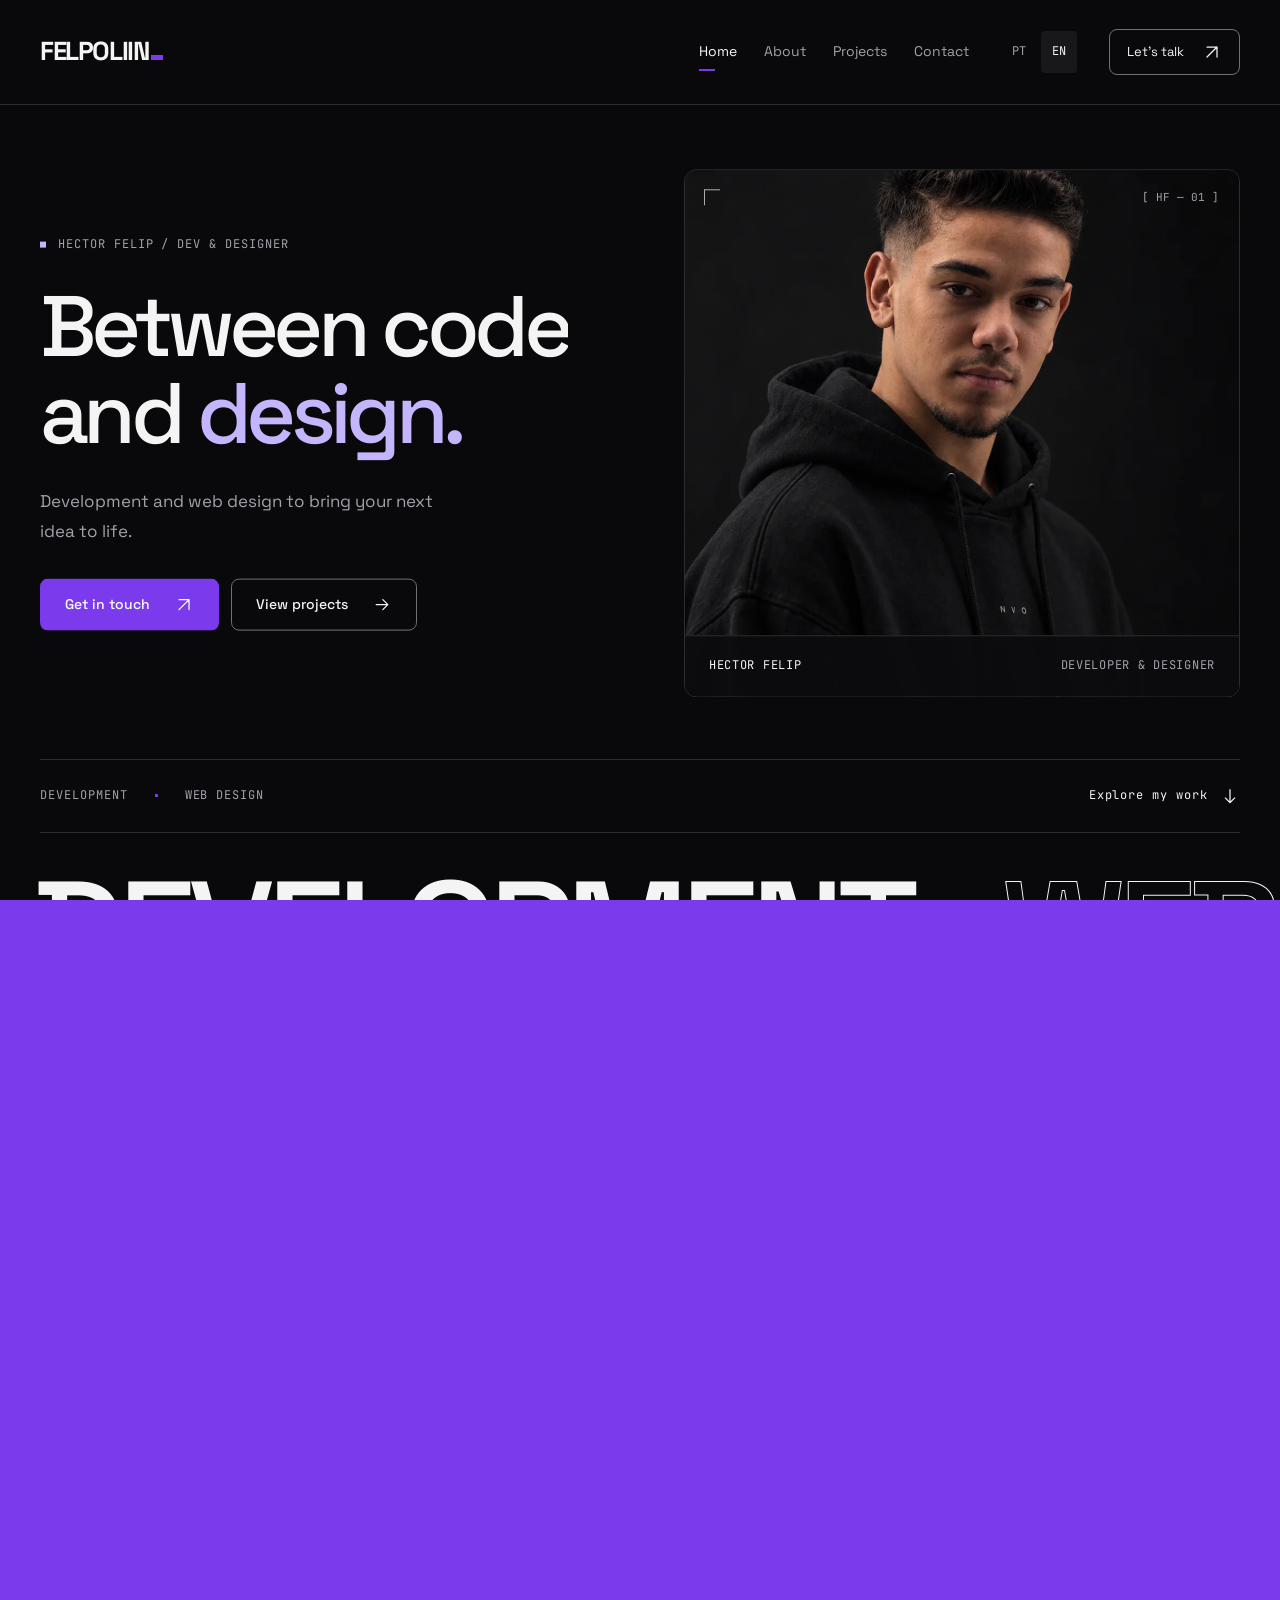
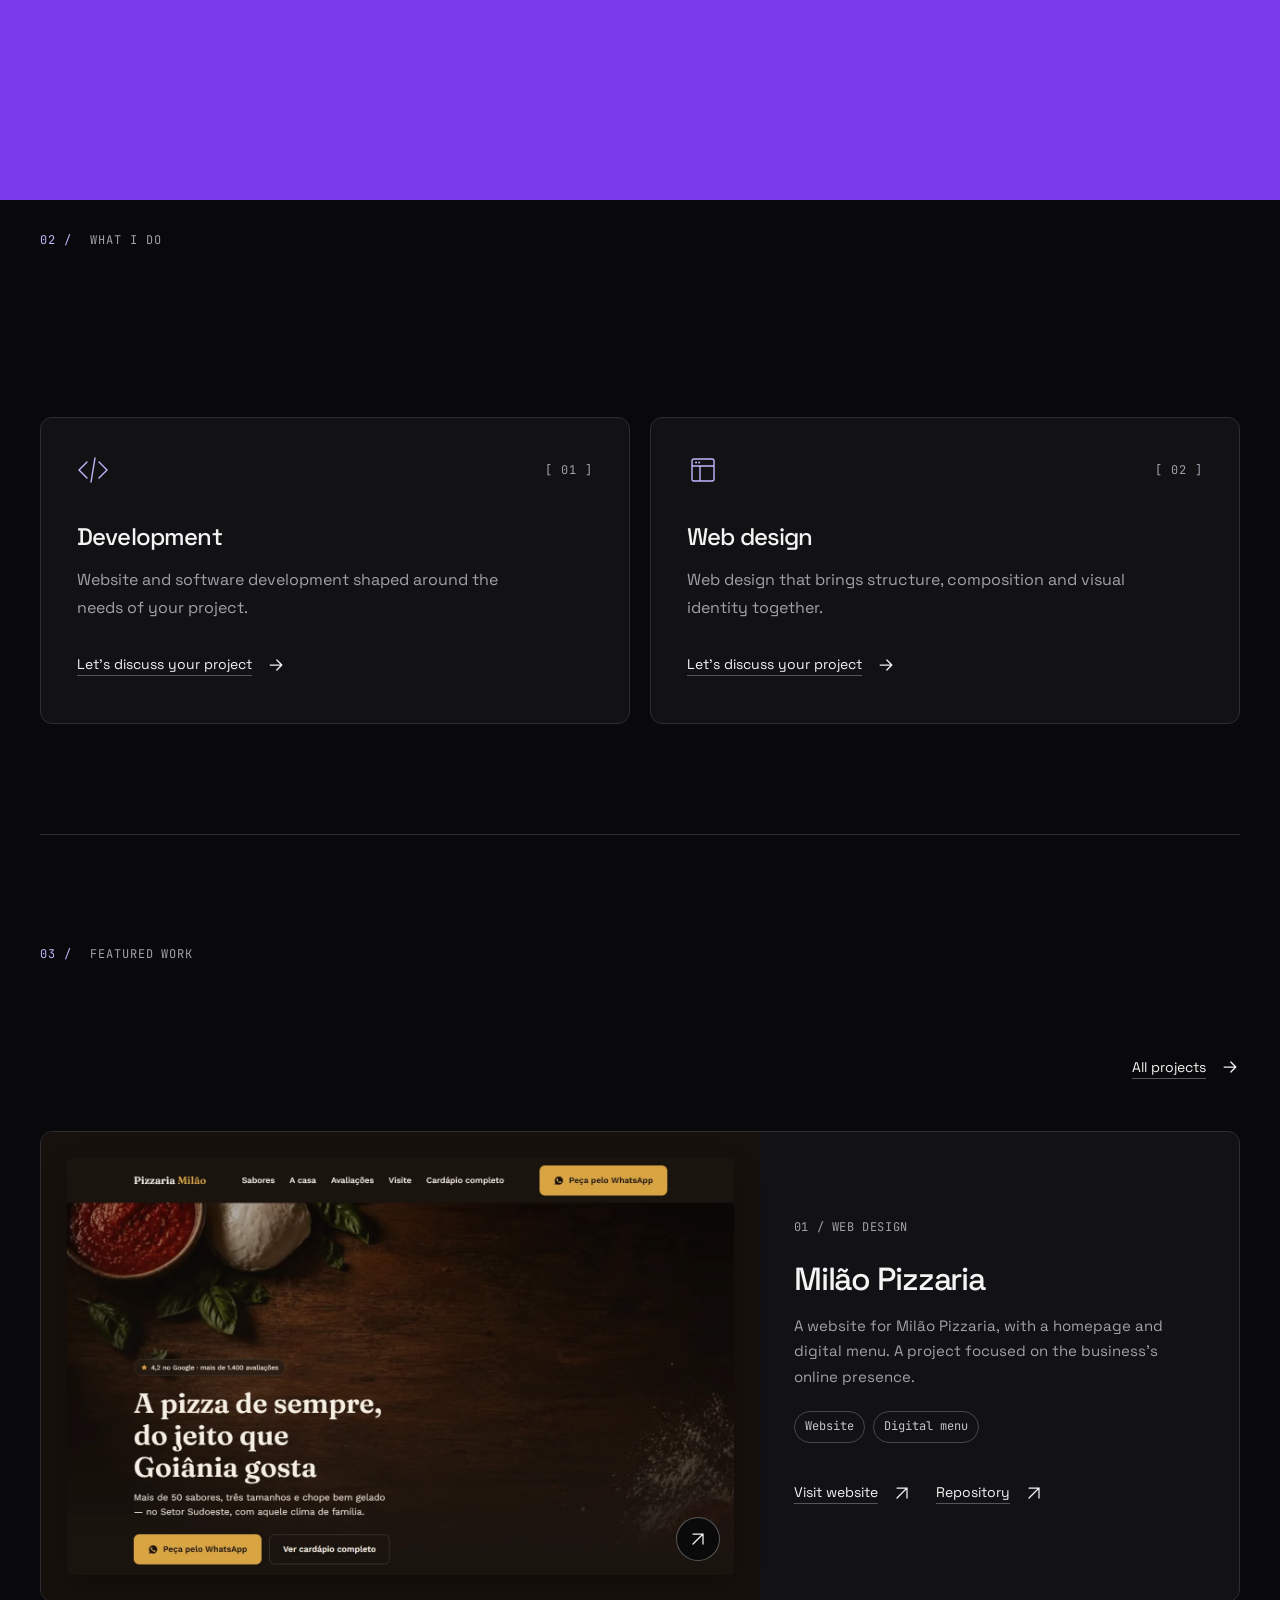
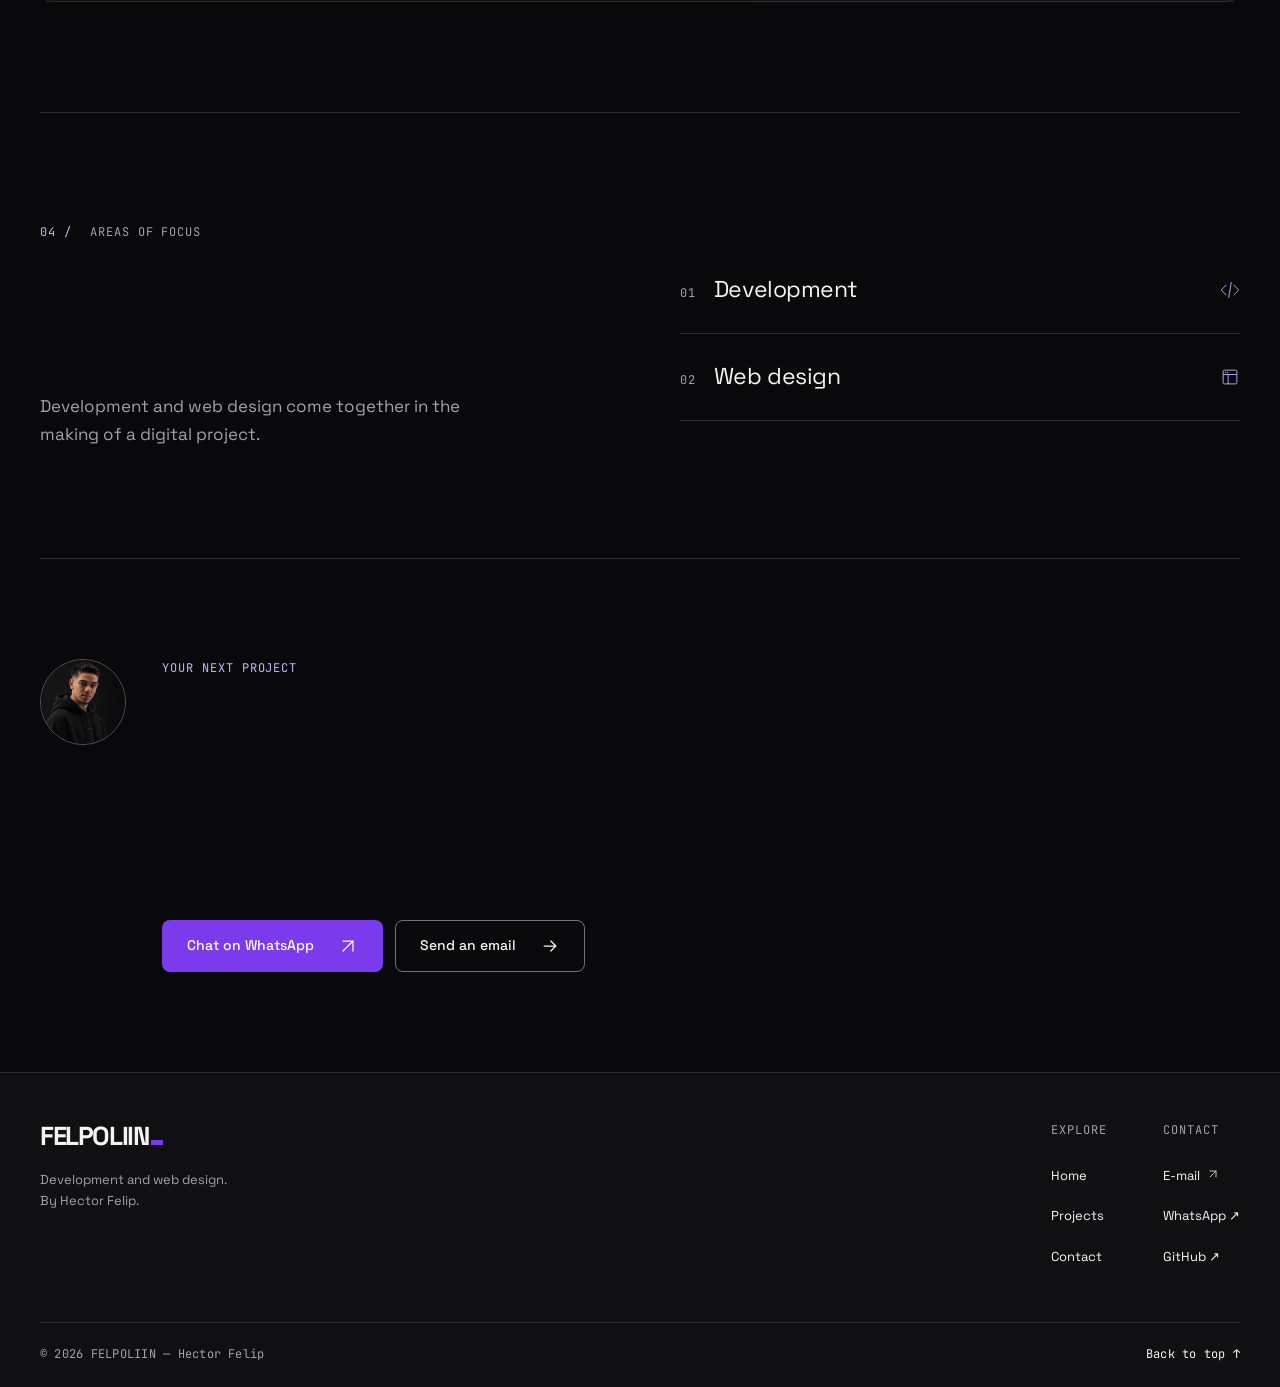
==== en/index.html @ 1b887b4b "Publica portfólio FELPOLIIN — Hector Felip" ====
<!doctype html>
<html lang="en">
<head>
<meta charset="utf-8">
<meta name="viewport" content="width=device-width, initial-scale=1">
<meta name="color-scheme" content="dark">
<script>try{if(sessionStorage.getItem('pt')&&!matchMedia('(prefers-reduced-motion:reduce)').matches){document.documentElement.classList.add('pt-arrive');sessionStorage.removeItem('pt')}}catch(e){}</script>
<meta name="theme-color" content="#09090b">
<title>FELPOLIIN — Hector Felip · Development &amp; Web Design</title>
<meta name="description" content="Hector Felip's portfolio. Development and web design, projects, and direct contact by email and WhatsApp.">
<meta property="og:title" content="FELPOLIIN — Hector Felip · Development &amp; Web Design">
<meta property="og:description" content="Hector Felip's portfolio. Development and web design, projects, and direct contact by email and WhatsApp.">
<meta property="og:type" content="website">
<link rel="alternate" hreflang="pt-BR" href="../index.html">
<link rel="icon" href="../assets/icons/favicon.svg" type="image/svg+xml">
<link rel="preload" href="../assets/fonts/space-grotesk.woff2" as="font" type="font/woff2" crossorigin>
<link rel="stylesheet" href="../assets/css/tokens.css">
<link rel="stylesheet" href="../assets/css/styles.css">
<link rel="stylesheet" href="../assets/css/motion.css">
<script src="../assets/js/main.js" defer></script>
<script src="../assets/js/vendor/gsap.min.js" defer></script>
<script src="../assets/js/vendor/ScrollTrigger.min.js" defer></script>
<script src="../assets/js/motion.js" defer></script>
<script src="../assets/js/motion2.js" defer></script>

</head>
<body>
<a class="skip" href="#main">Skip to content</a><header class="site-header" id="top"><div class="wrap header-inner"><a href="index.html" aria-label="FELPOLIIN — Home"><span class="brand">FELPOLIIN<span class="brand-mark" aria-hidden="true"></span></span></a><button class="menu-toggle" data-menu-toggle data-open="Open menu" data-close="Close menu" aria-controls="site-navigation" aria-expanded="false" aria-label="Open menu" hidden><svg viewBox="0 0 24 24" fill="none" aria-hidden="true"><path d="M4 8h16M4 16h16" stroke="currentColor" stroke-width="1.5"/></svg></button><div class="nav-group" id="site-navigation" data-navigation><nav class="nav-links" aria-label="Main navigation"><a href="index.html" aria-current="page">Home</a><a href="index.html#sobre">About</a><a href="projects.html">Projects</a><a href="contact.html">Contact</a></nav><nav class="languages" aria-label="Language"><a href="../index.html" lang="pt-BR" hreflang="pt-BR">PT</a><a href="index.html" lang="en" hreflang="en" aria-current="true">EN</a></nav><a class="header-contact" href="contact.html">Let's talk<svg viewBox="0 0 24 24" fill="none" aria-hidden="true"><path d="M6 18 18 6M6 6h12v12" stroke="currentColor" stroke-width="1.5" stroke-linecap="round" stroke-linejoin="round"/></svg></a></div></div></header>
<main id="main" tabindex="-1">
<section class="wrap hero" aria-labelledby="hero-title"><div class="hero-grid"><div class="hero-copy"><p class="eyebrow hero-eyebrow"><span class="tiny-square" aria-hidden="true"></span>HECTOR FELIP / DEV & DESIGNER</p><h1 id="hero-title">Between code<br>and <span>design.</span></h1><p class="hero-desc">Development and web design to bring your next idea to life.</p><div class="hero-actions"><a class="button button-primary" href="contact.html">Get in touch<svg viewBox="0 0 24 24" fill="none" aria-hidden="true"><path d="M6 18 18 6M6 6h12v12" stroke="currentColor" stroke-width="1.5" stroke-linecap="round" stroke-linejoin="round"/></svg></a><a class="button button-secondary" href="projects.html">View projects<svg viewBox="0 0 24 24" fill="none" aria-hidden="true"><path d="M5 12h14m-6-6 6 6-6 6" stroke="currentColor" stroke-width="1.5" stroke-linecap="round" stroke-linejoin="round"/></svg></a></div></div><figure class="hero-portrait"><picture><source media="(max-width:639px)" srcset="../imagens-site/home-hero-mobile.webp" width="640" height="800"><img src="../imagens-site/home-hero-desktop.webp" alt="Portrait of Hector Felip wearing a black hoodie" width="1120" height="1400" fetchpriority="high"></picture><span class="corner" aria-hidden="true"></span><span class="photo-number" aria-hidden="true">[ HF — 01 ]</span><figcaption class="portrait-label"><span>HECTOR FELIP</span><span>DEVELOPER & DESIGNER</span></figcaption></figure></div><div class="hero-foot"><div class="mono disciplines"><span>DEVELOPMENT</span><i aria-hidden="true"></i><span>WEB DESIGN</span></div><a class="mono scroll-cue" href="#sobre" aria-label="Explore my work">Explore my work<svg viewBox="0 0 24 24" fill="none" aria-hidden="true"><path d="M12 4v16m-6-6 6 6 6-6" stroke="currentColor" stroke-width="1.5"/></svg></a></div></section>
 <section class="wrap section" id="sobre" aria-labelledby="about-title"><div class="about-grid"><div class="about-copy"><p class="section-kicker"><span class="index">01 /</span> ABOUT</p><h2 id="about-title">Two perspectives.<br>The same care.</h2><p>I'm Hector Felip. Through FELPOLIIN, I bring development and web design together to shape digital projects.</p><p>Have an idea in mind? Let's talk about what you want to build.</p><a class="text-link" href="contact.html">Let's talk<svg viewBox="0 0 24 24" fill="none" aria-hidden="true"><path d="M5 12h14m-6-6 6 6-6 6" stroke="currentColor" stroke-width="1.5" stroke-linecap="round" stroke-linejoin="round"/></svg></a></div><figure class="about-photo"><picture><source media="(max-width:639px)" srcset="../imagens-site/home-sobre-mobile.webp" width="640" height="480"><img src="../imagens-site/home-sobre-desktop.webp" alt="Hector Felip in an editorial workspace composition" width="1200" height="900" loading="lazy" decoding="async"></picture><figcaption><span>HECTOR FELIP / FELPOLIIN</span><span>CODE + DESIGN</span></figcaption></figure></div></section>
 <section class="wrap section" id="servicos" aria-labelledby="services-title"><p class="section-kicker"><span class="index">02 /</span> WHAT I DO</p><div class="section-top"><h2 id="services-title">From an idea to<br>a digital experience.</h2></div><div class="service-grid"><article class="service-card"><div class="service-head"><span class="service-icon"><svg viewBox="0 0 32 32" fill="none" aria-hidden="true"><path d="m10 8-8 8 8 8m12-16 8 8-8 8m-4-20-4 24" stroke="currentColor" stroke-width="1.4" stroke-linecap="round"/></svg></span><span class="mono service-number">[ 01 ]</span></div><h3>Development</h3><p>Website and software development shaped around the needs of your project.</p><a class="text-link" href="contact.html">Let's discuss your project<svg viewBox="0 0 24 24" fill="none" aria-hidden="true"><path d="M5 12h14m-6-6 6 6-6 6" stroke="currentColor" stroke-width="1.5" stroke-linecap="round" stroke-linejoin="round"/></svg></a></article><article class="service-card"><div class="service-head"><span class="service-icon"><svg viewBox="0 0 32 32" fill="none" aria-hidden="true"><rect x="5" y="5" width="22" height="22" rx="2" stroke="currentColor" stroke-width="1.4"/><path d="M5 12h22M13 12v15" stroke="currentColor" stroke-width="1.4"/><path d="M9 8.5h.1m3 0h.1" stroke="currentColor" stroke-width="2" stroke-linecap="round"/></svg></span><span class="mono service-number">[ 02 ]</span></div><h3>Web design</h3><p>Web design that brings structure, composition and visual identity together.</p><a class="text-link" href="contact.html">Let's discuss your project<svg viewBox="0 0 24 24" fill="none" aria-hidden="true"><path d="M5 12h14m-6-6 6 6-6 6" stroke="currentColor" stroke-width="1.5" stroke-linecap="round" stroke-linejoin="round"/></svg></a></article></div></section>
 <section class="wrap section" id="projetos" aria-labelledby="selected-title"><p class="section-kicker"><span class="index">03 /</span> FEATURED WORK</p><div class="section-top"><h2 id="selected-title">One project.<br>Many decisions.</h2><a class="text-link" href="projects.html">All projects<svg viewBox="0 0 24 24" fill="none" aria-hidden="true"><path d="M5 12h14m-6-6 6 6-6 6" stroke="currentColor" stroke-width="1.5" stroke-linecap="round" stroke-linejoin="round"/></svg></a></div><article class="project-feature" data-category="web-design">
 <a class="project-visual" href="https://hectorfelip.github.io/" target="_blank" rel="noopener noreferrer" aria-label="Visit website — Milão Pizzaria"><picture><source media="(max-width:639px)" srcset="../imagens-site/milao-home-mobile.webp" width="390" height="720"><img src="../imagens-site/milao-home-desktop.webp" alt="Milão Pizzaria website homepage" width="1440" height="900" loading="lazy" decoding="async"></picture><span class="project-open"><svg viewBox="0 0 24 24" fill="none" aria-hidden="true"><path d="M6 18 18 6M6 6h12v12" stroke="currentColor" stroke-width="1.5" stroke-linecap="round" stroke-linejoin="round"/></svg></span></a>
 <div class="project-body"><span class="project-overline">01 / WEB DESIGN</span><h3>Milão Pizzaria</h3><p>A website for Milão Pizzaria, with a homepage and digital menu. A project focused on the business's online presence.</p><div class="pills"><span class="pill">Website</span><span class="pill">Digital menu</span></div><div class="project-links"><a class="text-link" href="https://hectorfelip.github.io/" target="_blank" rel="noopener noreferrer">Visit website<svg viewBox="0 0 24 24" fill="none" aria-hidden="true"><path d="M6 18 18 6M6 6h12v12" stroke="currentColor" stroke-width="1.5" stroke-linecap="round" stroke-linejoin="round"/></svg></a><a class="text-link" href="https://github.com/hectorfelip/hectorfelip.github.io" target="_blank" rel="noopener noreferrer">Repository<svg viewBox="0 0 24 24" fill="none" aria-hidden="true"><path d="M6 18 18 6M6 6h12v12" stroke="currentColor" stroke-width="1.5" stroke-linecap="round" stroke-linejoin="round"/></svg></a></div></div></article></section>
 <section class="wrap section" aria-labelledby="skills-title"><p class="section-kicker"><span class="index">04 /</span> AREAS OF FOCUS</p><div class="skills-layout"><div><h2 id="skills-title">How it works.<br>What it communicates.</h2><p>Development and web design come together in the making of a digital project.</p></div><div><div class="skill-row"><div><span class="index">01</span><strong>Development</strong></div><svg viewBox="0 0 32 32" fill="none" aria-hidden="true"><path d="m10 8-8 8 8 8m12-16 8 8-8 8m-4-20-4 24" stroke="currentColor" stroke-width="1.4" stroke-linecap="round"/></svg></div><div class="skill-row"><div><span class="index">02</span><strong>Web design</strong></div><svg viewBox="0 0 32 32" fill="none" aria-hidden="true"><rect x="5" y="5" width="22" height="22" rx="2" stroke="currentColor" stroke-width="1.4"/><path d="M5 12h22M13 12v15" stroke="currentColor" stroke-width="1.4"/><path d="M9 8.5h.1m3 0h.1" stroke="currentColor" stroke-width="2" stroke-linecap="round"/></svg></div></div></div></section><section class="wrap contact-banner" aria-labelledby="cta-title"><img src="../imagens-site/hector-avatar-contato.webp" alt="" width="256" height="320" loading="lazy" decoding="async" class="avatar"><div><p class="eyebrow">YOUR NEXT PROJECT</p><h2 id="cta-title">Have an idea?<br>Let's build it.</h2><div class="contact-actions"><a class="button button-primary" href="https://wa.me/5562999520746" target="_blank" rel="noopener noreferrer">Chat on WhatsApp<svg viewBox="0 0 24 24" fill="none" aria-hidden="true"><path d="M6 18 18 6M6 6h12v12" stroke="currentColor" stroke-width="1.5" stroke-linecap="round" stroke-linejoin="round"/></svg></a><a class="button button-secondary" href="mailto:felpollin.dev@gmail.com">Send an email<svg viewBox="0 0 24 24" fill="none" aria-hidden="true"><path d="M5 12h14m-6-6 6 6-6 6" stroke="currentColor" stroke-width="1.5" stroke-linecap="round" stroke-linejoin="round"/></svg></a></div></div></section>
</main>
<footer class="site-footer"><div class="wrap footer-main"><div class="footer-brand"><a href="index.html" aria-label="FELPOLIIN — Home"><span class="brand">FELPOLIIN<span class="brand-mark" aria-hidden="true"></span></span></a><p>Development and web design.<br>By Hector Felip.</p></div><div class="footer-nav"><nav class="footer-nav-group" aria-label="EXPLORE"><span class="eyebrow">EXPLORE</span><a href="index.html">Home</a><a href="projects.html">Projects</a><a href="contact.html">Contact</a></nav><div class="footer-nav-group"><span class="eyebrow">CONTACT</span><a href="mailto:felpollin.dev@gmail.com">E-mail <svg style="display:inline-block;width:12px;height:12px;margin-left:4px" viewBox="0 0 24 24" fill="none" aria-hidden="true"><path d="M6 18 18 6M6 6h12v12" stroke="currentColor" stroke-width="1.5" stroke-linecap="round" stroke-linejoin="round"/></svg></a><a href="https://wa.me/5562999520746" target="_blank" rel="noopener noreferrer">WhatsApp ↗</a><a href="https://github.com/hectorfelip" target="_blank" rel="noopener noreferrer">GitHub ↗</a></div></div></div><div class="wrap footer-bottom"><span>© 2026 FELPOLIIN — Hector Felip</span><a href="#top">Back to top ↑</a></div></footer>
</body>
</html>
---- assets/css/tokens.css ----
@font-face{font-family:'Space Grotesk';src:url('../fonts/space-grotesk.woff2') format('woff2');font-weight:400 700;font-style:normal;font-display:swap}
@font-face{font-family:'JetBrains Mono';src:url('../fonts/jetbrains-mono.woff2') format('woff2');font-weight:400 500;font-style:normal;font-display:swap}
:root{color-scheme:dark;--bg:#09090b;--surface:#121215;--surface-2:#18181b;--text:#f4f4f5;--muted:#a1a1aa;--line:#2c2c33;--purple:#7c3aed;--purple-hover:#6d28d9;--accent:#c4b5fd;--sans:'Space Grotesk',Arial,sans-serif;--mono:'JetBrains Mono',monospace;--width:1200px;--radius:8px;--gutter:40px}
---- assets/css/styles.css ----
*{box-sizing:border-box}html{scroll-behavior:smooth;scroll-padding-top:24px}body{margin:0;background:var(--bg);color:var(--text);font-family:var(--sans);font-size:17px;line-height:1.65;-webkit-font-smoothing:antialiased}button,a{-webkit-tap-highlight-color:transparent}a{color:inherit;text-decoration:none}button{font:inherit}img{display:block;max-width:100%;height:auto}svg{display:block;width:20px;height:20px;flex-shrink:0}button{cursor:pointer}::selection{background:#7c3aed;color:#fff}:focus-visible{outline:2px solid var(--accent);outline-offset:6px}a,button{touch-action:manipulation}button:disabled{cursor:default}[hidden]{display:none!important}.wrap{width:min(var(--width),calc(100% - var(--gutter)*2));margin-inline:auto}.mono,.eyebrow,.index,.pill,.section-kicker{font-family:var(--mono);font-size:12px;font-weight:400;letter-spacing:.08em}.eyebrow,.section-kicker{text-transform:uppercase}.muted{color:var(--muted)}.accent{color:var(--accent)}.sr-only{position:absolute;width:1px;height:1px;padding:0;margin:-1px;overflow:hidden;clip:rect(0,0,0,0);white-space:nowrap;border:0}.skip{position:absolute;left:20px;top:-90px;z-index:100;background:var(--text);color:var(--bg);padding:12px 20px;border-radius:4px}.skip:focus{top:12px}h1,h2,h3,p{margin:0}h1,h2,h3{line-height:1.08;font-weight:500;letter-spacing:-.05em}p+p{margin-top:18px}h2{font-size:clamp(32px,3.5vw,48px)}h3{font-size:24px;letter-spacing:-.035em}.site-header{border-bottom:1px solid var(--line)}.header-inner{min-height:104px;display:flex;align-items:center;gap:36px}.brand{font-size:26px;font-weight:700;letter-spacing:-1.4px;display:inline-flex;align-items:baseline;white-space:nowrap;line-height:1.2}.brand-mark{width:12px;height:5px;background:var(--purple);margin-left:3px}.nav-group{display:flex;align-items:center;justify-content:flex-end;gap:32px;flex:1}.nav-links{display:flex;gap:27px;align-items:center}.nav-links>a{font-size:14px;color:var(--muted);padding:12px 0;position:relative}.nav-links>a:hover,.nav-links>a[aria-current=page]{color:var(--text)}.nav-links>a[aria-current=page]:after{content:'';position:absolute;bottom:5px;left:0;width:16px;height:2px;background:var(--purple)}.languages{display:flex;align-items:center;gap:4px;font-family:var(--mono);font-size:11px}.languages a{padding:11px 9px;min-width:36px;text-align:center;color:var(--muted)}.languages a[aria-current=true]{color:var(--text);background:var(--surface-2);border-radius:4px}.languages a:hover{color:var(--accent)}.header-contact{display:inline-flex;align-items:center;gap:18px;border:1px solid #51515c;padding:11px 17px;border-radius:var(--radius);font-size:13px;white-space:nowrap}.header-contact:hover{border-color:var(--accent);background:var(--surface-2)}.menu-toggle{background:transparent;border:1px solid #51515c;color:var(--text);padding:11px;min-width:44px;min-height:44px;border-radius:var(--radius);margin-left:auto}.button{display:inline-flex;align-items:center;justify-content:center;gap:24px;min-height:52px;padding:13px 24px;border:1px solid transparent;border-radius:var(--radius);font-size:14px;font-weight:500;line-height:1.4;transition:background-color .2s,border-color .2s,color .2s}.button-primary{background:var(--purple);color:#fff}.button-primary:hover{background:var(--purple-hover)}.button-secondary{border-color:#55555f;background:transparent;color:var(--text)}.button-secondary:hover{border-color:var(--accent);background:var(--surface-2)}.button-small{min-height:44px;padding:11px 18px}.text-link{display:inline-flex;align-items:center;gap:14px;font-size:14px;min-height:44px;text-decoration:underline;text-underline-offset:6px;text-decoration-color:#55555f}.text-link:hover{color:var(--accent);text-decoration-color:var(--accent)}.hero{position:relative;padding-top:64px}.hero-grid{display:grid;grid-template-columns:1.1fr 1fr;gap:32px;align-items:center;padding-bottom:62px}.hero-copy{padding-block:32px}.hero-eyebrow{display:flex;align-items:center;gap:12px;color:var(--muted);margin-bottom:30px}.tiny-square{width:6px;height:6px;background:var(--accent);display:inline-block}.hero h1{font-size:clamp(56px,6.7vw,92px);line-height:1.01;letter-spacing:-.065em;margin-bottom:30px;position:relative;z-index:2}.hero h1 span{color:var(--accent)}.hero-desc{max-width:420px;color:var(--muted);font-size:17px;line-height:1.75}.hero-actions{display:flex;flex-wrap:wrap;gap:12px;margin-top:32px}.hero-portrait{position:relative;margin:0;border:1px solid var(--line);border-radius:12px;overflow:hidden;background:#0c0c0e}.hero-portrait picture{display:block}.hero-portrait img{width:100%;height:526px;object-fit:cover;object-position:50% 28%}.portrait-label{position:absolute;bottom:0;left:0;right:0;display:flex;justify-content:space-between;align-items:center;padding:20px 24px;background:#0c0c0eee;border-top:1px solid var(--line);font-family:var(--mono);font-size:11px;letter-spacing:.06em}.portrait-label span:last-child{color:var(--muted)}.corner{position:absolute;top:19px;left:19px;width:16px;height:16px;border-top:1px solid #aaa;border-left:1px solid #aaa;pointer-events:none}.photo-number{position:absolute;right:20px;top:18px;color:var(--muted);font-family:var(--mono);font-size:11px}.hero-foot{border-top:1px solid var(--line);border-bottom:1px solid var(--line);display:flex;align-items:center;justify-content:space-between;gap:20px;padding:22px 0;color:var(--muted)}.hero-foot .disciplines{display:flex;gap:27px;align-items:center}.disciplines i{width:3px;height:3px;background:var(--purple)}.scroll-cue{display:inline-flex;align-items:center;gap:12px;color:var(--text);min-height:28px}.section{padding-block:110px;border-bottom:1px solid var(--line)}.section-kicker{color:var(--muted);display:flex;gap:18px;align-items:center;margin-bottom:28px}.section-kicker .index{color:var(--accent)}.section-top{display:flex;justify-content:space-between;align-items:flex-end;gap:32px;margin-bottom:42px}.section-top h2{max-width:650px}.about-grid{display:grid;grid-template-columns:1fr 1.05fr;gap:72px;align-items:center}.about-copy h2{margin-bottom:28px}.about-copy p{color:var(--muted);max-width:475px}.about-copy .text-link{margin-top:22px;color:var(--text)}.about-photo{margin:0;min-width:0}.about-photo img{width:100%;aspect-ratio:4/3;object-fit:cover;border-radius:12px;border:1px solid var(--line)}.about-photo figcaption{margin-top:16px;color:var(--muted);font-family:var(--mono);font-size:10px;letter-spacing:.05em;display:flex;justify-content:space-between}.service-grid{display:grid;grid-template-columns:repeat(2,minmax(0,1fr));gap:20px}.service-card{border:1px solid var(--line);border-radius:12px;padding:36px;background:var(--surface);transition:border-color .2s}.service-card:hover{border-color:#5b497e}.service-head{display:flex;justify-content:space-between;align-items:center;margin-bottom:38px}.service-icon{color:var(--accent)}.service-icon svg{width:32px;height:32px}.service-number{color:var(--muted)}.service-card h3{margin-bottom:16px}.service-card p{color:var(--muted);max-width:440px;font-size:16px;line-height:1.7}.service-card .text-link{margin-top:22px}.project-feature{display:grid;grid-template-columns:1.5fr 1fr;gap:0;border:1px solid var(--line);border-radius:12px;overflow:hidden;background:var(--surface)}.project-visual{background:#17110d;padding:26px;display:block;position:relative;min-width:0}.project-visual img{width:100%;aspect-ratio:16/10;object-fit:cover;object-position:top;border-radius:5px;box-shadow:0 12px 28px #0004}.project-visual:hover .project-open{background:var(--purple)}.project-open{position:absolute;bottom:40px;right:40px;display:flex;align-items:center;justify-content:center;background:#09090be6;border:1px solid #ffffff50;border-radius:50%;width:44px;height:44px;transition:background .2s}.project-body{padding:34px;display:flex;flex-direction:column;align-items:flex-start;justify-content:center}.project-overline{font-family:var(--mono);font-size:11px;letter-spacing:.05em;color:var(--muted);margin-bottom:24px}.project-body h3{font-size:32px;margin-bottom:16px}.project-body p{font-size:15px;color:var(--muted);line-height:1.7}.pills{display:flex;flex-wrap:wrap;gap:8px;margin-top:22px}.pill{padding:5px 10px;border:1px solid #46464f;border-radius:30px;color:#c6c6ce;font-size:10px;letter-spacing:0}.project-links{display:flex;gap:24px;flex-wrap:wrap;margin-top:28px}.skills-layout{display:grid;grid-template-columns:1fr 1fr;gap:80px;align-items:start}.skills-layout p{color:var(--muted);max-width:470px;margin-top:24px}.skill-row{display:flex;align-items:center;justify-content:space-between;gap:20px;padding:24px 0;border-bottom:1px solid var(--line)}.skill-row:first-child{padding-top:0}.skill-row .index{color:var(--muted);margin-right:18px}.skill-row strong{font-size:23px;font-weight:400;letter-spacing:-.02em}.skill-row svg{color:var(--accent)}.contact-banner{padding-block:100px;display:grid;grid-template-columns:auto 1fr;gap:36px;align-items:start}.avatar{width:86px;height:86px;object-fit:cover;object-position:center 15%;border-radius:50%;border:1px solid #55515e}.contact-banner h2{font-size:clamp(36px,4.6vw,60px);max-width:750px}.contact-banner .eyebrow{color:var(--accent);margin-bottom:20px}.contact-actions{display:flex;flex-wrap:wrap;gap:12px;margin-top:32px}.site-footer{background:#101013;border-top:1px solid var(--line)}.footer-main{display:flex;justify-content:space-between;gap:48px;padding-block:48px}.footer-brand p{color:var(--muted);font-size:13px;max-width:260px;margin-top:16px}.footer-nav{display:flex;gap:56px}.footer-nav-group{display:flex;flex-direction:column;align-items:flex-start;gap:5px}.footer-nav-group .eyebrow{color:var(--muted);font-size:10px;margin-bottom:12px}.footer-nav-group a{font-size:13px;padding:7px 0;min-height:34px}.footer-nav-group a:hover{color:var(--accent);text-decoration:underline;text-underline-offset:4px}.footer-bottom{border-top:1px solid var(--line);padding-block:22px;display:flex;justify-content:space-between;gap:20px;color:var(--muted);font-family:var(--mono);font-size:10px;letter-spacing:.02em}.footer-bottom a{color:var(--text)}.page-intro{padding-top:88px;padding-bottom:48px}.page-intro .eyebrow{color:var(--accent);margin-bottom:24px}.page-intro h1{font-size:clamp(48px,6vw,80px);line-height:1.06;max-width:900px}.page-intro h1 span{color:var(--accent)}.page-intro p{color:var(--muted);max-width:620px;margin-top:26px}.project-listing{padding-bottom:80px;border-bottom:1px solid var(--line)}.filter-bar{display:flex;justify-content:space-between;align-items:center;gap:24px;padding-bottom:30px;margin-bottom:12px}.filters{display:flex;flex-wrap:wrap;gap:8px}.filter{min-height:44px;color:var(--muted);border:1px solid var(--line);border-radius:6px;background:transparent;padding:9px 18px;font-size:13px;transition:all .18s}.filter:hover{border-color:#6b637c;color:var(--text)}.filter[aria-pressed=true]{border-color:var(--purple);background:#24143e;color:var(--text)}.results-count{font-size:11px;color:var(--muted);font-family:var(--mono);flex-shrink:0}.empty-state{border:1px solid var(--line);border-radius:12px;padding:64px 24px;text-align:center;background:var(--surface)}.empty-state p{color:var(--muted);margin-block:18px 24px}.contact-page{padding-bottom:100px}.contact-intro{display:grid;grid-template-columns:1fr auto;gap:32px;align-items:center}.contact-intro .avatar{width:120px;height:120px}.contact-options{display:grid;grid-template-columns:1fr 1fr;gap:20px;margin-top:14px}.contact-option{border:1px solid var(--line);border-radius:12px;background:var(--surface);padding:34px;min-width:0}.contact-option-top{display:flex;justify-content:space-between;align-items:center;margin-bottom:36px}.contact-option-top>.mono{color:var(--muted)}.contact-option-top svg{color:var(--accent);width:26px;height:26px}.contact-option h2{font-size:29px;letter-spacing:-.03em;margin-bottom:14px}.contact-address{font-size:clamp(16px,1.65vw,23px);overflow-wrap:anywhere;color:var(--muted)}.contact-address:hover{color:var(--accent)}.contact-option>.button{margin-top:30px}.contact-note{display:flex;align-items:center;gap:16px;border-top:1px solid var(--line);margin-top:40px;padding-top:28px;color:var(--muted);font-size:14px}.contact-note span{color:var(--accent)}
@media(min-width:1441px){.hero{padding-top:80px}.hero-grid{gap:64px}.hero-portrait img{height:560px}}
@media(max-width:1100px){.header-inner{gap:20px}.nav-group{gap:20px}.nav-links{gap:20px}.header-contact{display:none}.hero h1{font-size:72px}.hero-grid{gap:20px}.about-grid{gap:40px}.project-body{padding:26px}.project-visual{padding:20px}.skills-layout{gap:40px}}
@media(max-width:800px){:root{--gutter:24px}.header-inner{min-height:84px;flex-wrap:wrap;gap:16px;padding-block:18px}.brand{font-size:24px}.nav-group{flex:1 0 100%;justify-content:space-between;gap:16px;padding-top:12px;border-top:1px solid var(--line)}.nav-links{gap:22px;flex-wrap:wrap}.nav-links>a{font-size:13px}.hero{padding-top:40px}.hero-grid{grid-template-columns:1fr 1fr;gap:20px;align-items:center}.hero h1{font-size:54px}.hero-eyebrow{font-size:10px;letter-spacing:.03em;margin-bottom:24px}.hero-desc{font-size:15px}.hero-portrait img{height:430px}.hero-actions{gap:10px}.hero-actions .button{padding:12px 16px;gap:14px;font-size:13px}.portrait-label{padding:16px;font-size:9px}.section{padding-block:76px}.about-grid{gap:32px}.about-copy p{font-size:15px}.service-card{padding:28px}.project-feature{grid-template-columns:1fr}.project-body{padding:30px}.project-body h3{font-size:30px}.project-overline{margin-bottom:16px}.project-visual{padding:28px}.project-links{margin-top:20px}.skills-layout{gap:32px}.skill-row strong{font-size:21px}.contact-banner{padding-block:76px;gap:26px}.contact-banner .avatar{width:70px;height:70px}.footer-nav{gap:28px}.contact-options{gap:16px}.contact-option{padding:26px}.page-intro{padding-top:64px}.contact-intro .avatar{width:90px;height:90px}}
@media(max-width:639px){:root{--gutter:22px}.header-inner{min-height:80px}.nav-group{flex-direction:column;align-items:flex-start;padding-bottom:8px}.nav-links{gap:8px;width:100%;justify-content:space-between}.nav-links>a{min-height:44px}.languages{border-top:1px solid var(--line);padding-top:8px;width:100%}.hero-grid{grid-template-columns:1fr;gap:30px;padding-bottom:32px}.hero-copy{padding-block:8px 0}.hero h1{font-size:40px;letter-spacing:-.055em;line-height:1.1;margin-bottom:22px}.hero-eyebrow{margin-bottom:24px;font-size:10px}.hero-desc{font-size:16px;max-width:100%}.hero-actions{margin-top:26px}.hero-actions .button{flex:1;min-height:50px;font-size:13px;padding-inline:12px;gap:14px}.hero-portrait img{height:auto;aspect-ratio:4/4.3;object-position:50% 25%}.portrait-label{padding:17px 20px;font-size:10px}.hero-foot{padding:17px 0}.hero-foot .disciplines{gap:14px;font-size:9px;letter-spacing:.02em}.scroll-cue{font-size:0;gap:0}.scroll-cue svg{width:17px}.section{padding-block:64px}.section-kicker{font-size:10px;margin-bottom:22px}.section-kicker .index{font-size:10px}.section-top{display:block;margin-bottom:30px}.section-top .text-link{margin-top:18px}.section-top h2{font-size:32px}.about-grid{grid-template-columns:1fr;gap:34px}.about-copy h2{font-size:32px;margin-bottom:22px}.about-copy p{font-size:16px}.about-photo img{aspect-ratio:4/3}.about-photo figcaption{font-size:9px}.service-grid{grid-template-columns:1fr;gap:16px}.service-card{padding:28px}.service-head{margin-bottom:28px}.service-card h3{font-size:23px}.service-card p{font-size:15px}.project-visual{padding:20px}.project-visual img{aspect-ratio:4/4.5;object-fit:contain;background:#15100a}.project-open{right:32px;bottom:32px}.project-body{padding:26px 24px}.project-body h3{font-size:28px}.skills-layout{grid-template-columns:1fr;gap:36px}.skills-layout p{font-size:16px}.skill-row strong{font-size:21px}.contact-banner{padding-block:64px;grid-template-columns:1fr;gap:24px}.contact-banner .avatar{width:64px;height:64px}.contact-banner h2{font-size:36px}.contact-banner .eyebrow{font-size:10px;margin-bottom:18px}.contact-actions{gap:10px;margin-top:28px}.contact-actions .button{padding:13px 16px;font-size:13px;gap:15px}.footer-main{flex-direction:column;gap:36px;padding-block:40px}.footer-nav{justify-content:space-between;gap:20px}.footer-bottom{flex-direction:column;gap:12px;font-size:9px}.page-intro{padding-top:48px;padding-bottom:36px}.page-intro h1{font-size:40px}.page-intro .eyebrow{font-size:10px}.page-intro p{font-size:16px;margin-top:22px}.filter-bar{align-items:flex-start;flex-direction:column;gap:18px;padding-bottom:24px}.filter{padding:9px 14px;font-size:12px}.project-listing{padding-bottom:64px}.contact-intro{grid-template-columns:1fr}.contact-intro .avatar{width:72px;height:72px;grid-row:1;margin-bottom:0}.contact-options{grid-template-columns:1fr;margin-top:0}.contact-option{padding:28px}.contact-option h2{font-size:27px}.contact-address{font-size:19px}.contact-option-top{margin-bottom:28px}.contact-page{padding-bottom:64px}.contact-note{align-items:flex-start}.empty-state{padding:44px 22px}.empty-state h2{font-size:26px}}
.button-secondary,.header-contact,.menu-toggle{border-color:#71717a}
.filter[aria-pressed=true]::before{content:'✓';margin-right:7px}
.eyebrow,.section-kicker,.index,.pill,.mono,.languages,.portrait-label,.about-photo figcaption,.project-overline,.results-count,.footer-bottom,.footer-nav-group .eyebrow{font-size:12px}
.hero-eyebrow{line-height:1.6}
@media(max-width:639px){.hero-foot .disciplines{font-size:11px}.scroll-cue{font-size:0}.portrait-label{padding-inline:16px;gap:10px}.portrait-label span:last-child{max-width:52%;text-align:right}.about-photo figcaption{gap:12px;flex-wrap:wrap}.footer-bottom{font-size:11px}}
@media(prefers-reduced-motion:reduce){html{scroll-behavior:auto}*,*:before,*:after{animation:none!important;transition:none!important}}
---- assets/css/motion.css ----
/* Camada de movimento (melhoria progressiva). Só ativa com html.motion, definido por motion.js. */
.motion .w{display:inline-block;overflow:hidden;vertical-align:top;padding-bottom:.14em;margin-bottom:-.14em}
.motion .wi{display:inline-block;transform:translateY(110%);transition:transform .9s cubic-bezier(.16,1,.3,1);transition-delay:calc(var(--i,0)*55ms)}
.motion .is-in .wi,.motion .is-in.wi{transform:none}
.hero h1 .w,.hero h1 .wi,.page-intro h1 .w,.page-intro h1 .wi{color:inherit}

.motion .rv{opacity:0;transform:translateY(26px);transition:opacity .8s ease,transform .9s cubic-bezier(.16,1,.3,1);transition-delay:var(--d,0ms)}
.motion .rv.is-in{opacity:1;transform:none}

.motion .hero-portrait{clip-path:inset(100% 0 0 0);opacity:1;transform:none;transition:clip-path 1.2s cubic-bezier(.77,0,.18,1) .15s}
.motion .hero-portrait.is-in{clip-path:inset(0)}
.motion .hero-portrait img{transform:scale(1.18);transition:transform 1.6s cubic-bezier(.16,1,.3,1) .15s}
.motion .hero-portrait.is-in img{transform:none}

.motion .about-photo.rv{clip-path:inset(0 0 12% 0)}
.motion .about-photo.rv.is-in{clip-path:inset(0)}
@supports (animation-timeline:view()){
  .motion .about-photo img,.motion .project-visual img{animation:zoom-in linear both;animation-timeline:view();animation-range:entry 0% cover 55%}
  @keyframes zoom-in{from{transform:scale(1.14)}to{transform:scale(1)}}
}

/* Intro */
.intro{position:fixed;inset:0;z-index:200;background:var(--bg);display:grid;place-items:center;transition:transform .8s cubic-bezier(.77,0,.18,1);animation:intro-fail 0s 3s forwards}
.intro.out{transform:translateY(-100%)}
.intro-mark{font-size:clamp(34px,6vw,64px);font-weight:700;letter-spacing:-.05em;display:flex;align-items:baseline;overflow:hidden;padding-bottom:.1em}
.intro-mark span{display:inline-block;transform:translateY(110%);animation:intro-up .7s cubic-bezier(.16,1,.3,1) forwards;animation-delay:calc(var(--i)*40ms)}
.intro-bar{position:absolute;left:50%;top:calc(50% + clamp(30px,4vw,48px));width:0;height:3px;background:var(--purple);transform:translateX(-50%);animation:intro-bar .7s cubic-bezier(.77,0,.18,1) .45s forwards}
@keyframes intro-up{to{transform:none}}
@keyframes intro-bar{to{width:clamp(80px,12vw,140px)}}
@keyframes intro-fail{to{visibility:hidden;pointer-events:none}}

/* Marquee */
.marquee{overflow:hidden;border-bottom:1px solid var(--line);padding-block:28px;user-select:none}
.marquee-track{display:flex;width:max-content;will-change:transform}
.marquee-group{display:flex;align-items:center;flex-shrink:0}
.marquee-item{font-size:clamp(56px,11vw,168px);font-weight:500;letter-spacing:-.06em;line-height:1;text-transform:uppercase;white-space:nowrap;padding-inline:.25em}
.marquee-item:nth-child(4n+3){color:transparent;-webkit-text-stroke:1px var(--text)}
.marquee-dot{width:.14em;height:.14em;min-width:10px;min-height:10px;background:var(--purple);flex-shrink:0;font-size:clamp(56px,11vw,168px)}

/* Cursor e magnetismo */
.cursor{position:fixed;left:0;top:0;z-index:150;width:30px;height:30px;margin:-15px 0 0 -15px;border:1px solid var(--accent);border-radius:50%;pointer-events:none;opacity:0;display:grid;place-items:center;font-family:var(--mono);font-size:11px;letter-spacing:.06em;color:var(--text);transition:width .3s,height .3s,margin .3s,background-color .3s,opacity .3s,border-color .3s;will-change:transform}
.cursor.on{opacity:.9}
.cursor.hot{width:56px;height:56px;margin:-28px 0 0 -28px;background:#7c3aed33}
.cursor.label{width:84px;height:84px;margin:-42px 0 0 -42px;background:var(--purple);border-color:var(--purple)}
.magnet{transition:transform .3s cubic-bezier(.16,1,.3,1),background-color .2s,border-color .2s,color .2s}

/* CTA em escala maior */
.contact-banner h2{font-size:clamp(44px,7.4vw,116px);line-height:1;max-width:none}

@media(max-width:639px){.contact-banner h2{font-size:clamp(40px,12vw,56px)}.marquee{padding-block:18px}}
@media(prefers-reduced-motion:reduce){.motion .wi,.motion .rv,.motion .hero-portrait,.motion .hero-portrait img{transform:none!important;opacity:1!important;clip-path:none!important}.intro,.cursor{display:none}}

/* Chegada por transição de página: cortina violeta que sobe e libera a página */
html.pt-arrive::after{content:'';position:fixed;inset:0;z-index:300;background:var(--purple);animation:pt-out .8s cubic-bezier(.77,0,.18,1) .1s forwards}
@keyframes pt-out{99%{transform:translateY(-100%)}to{transform:translateY(-100%);visibility:hidden}}
@media(prefers-reduced-motion:reduce){html.pt-arrive::after{display:none}}
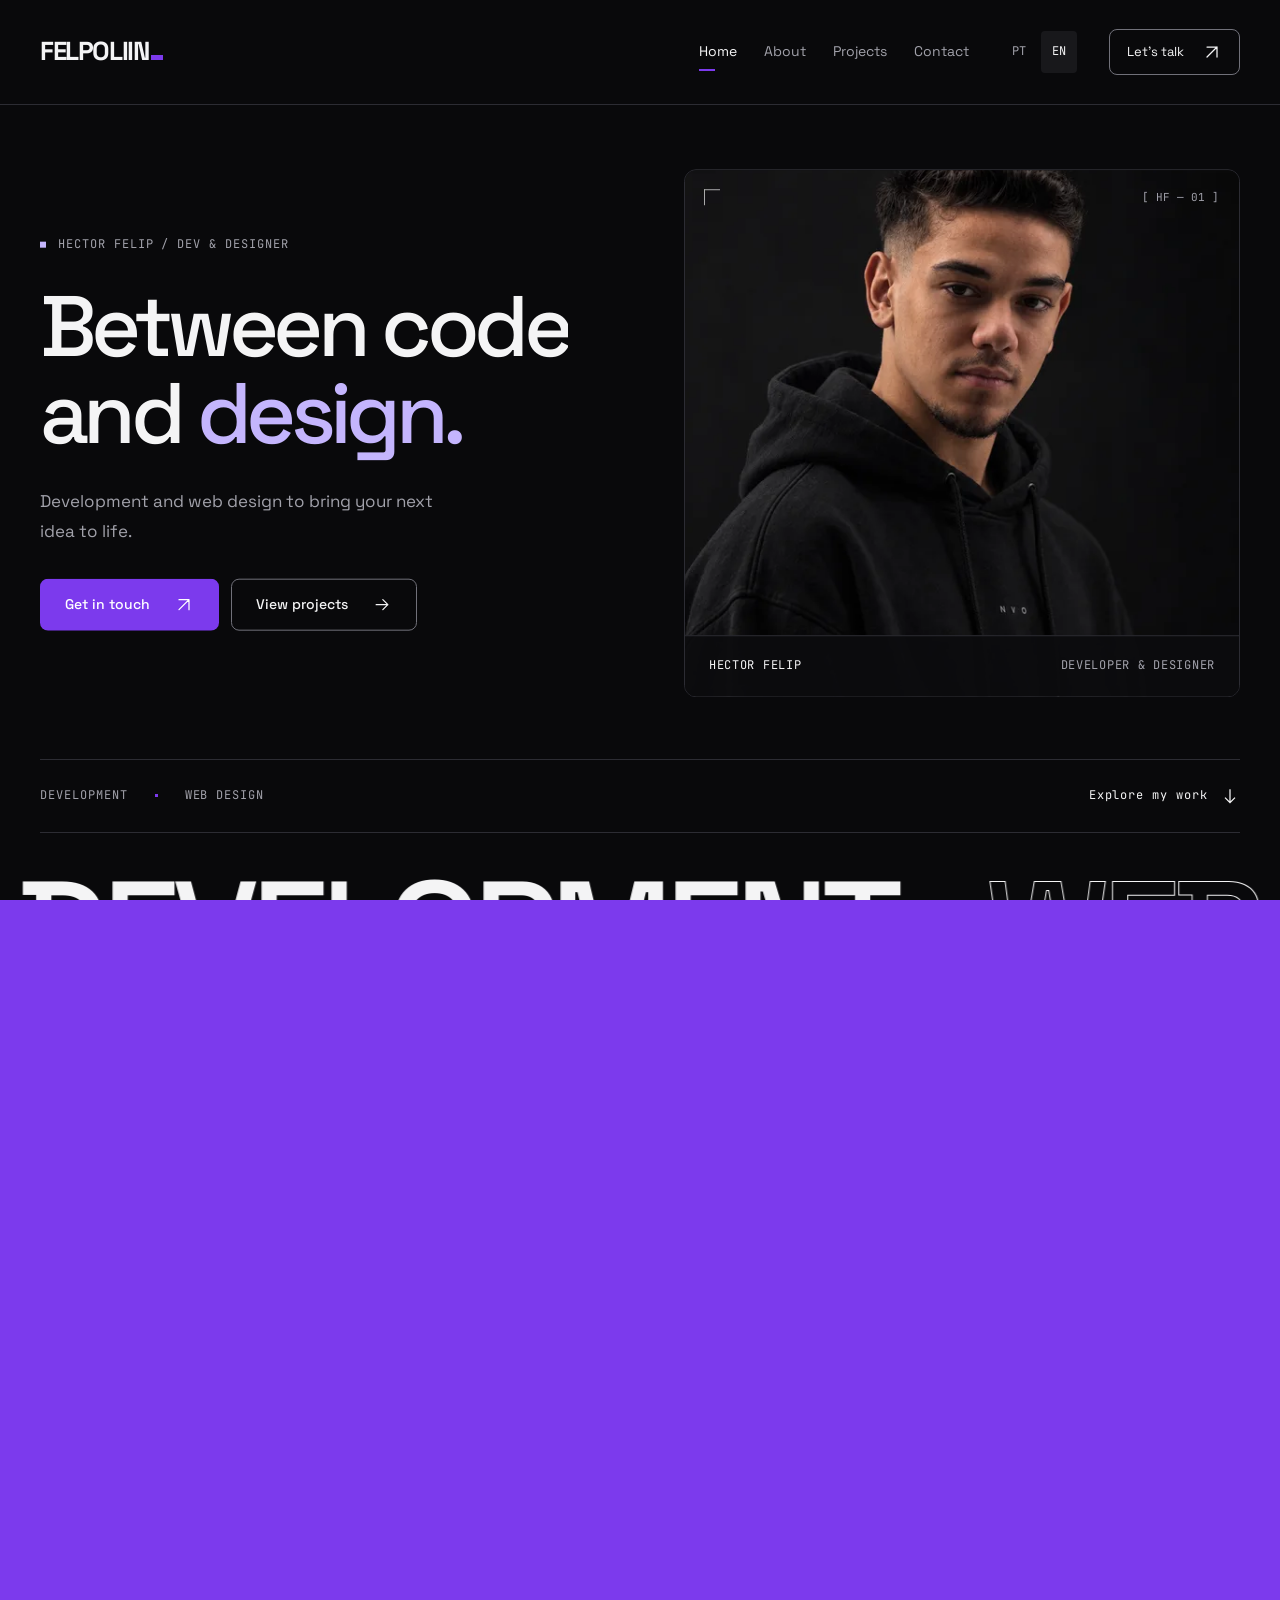
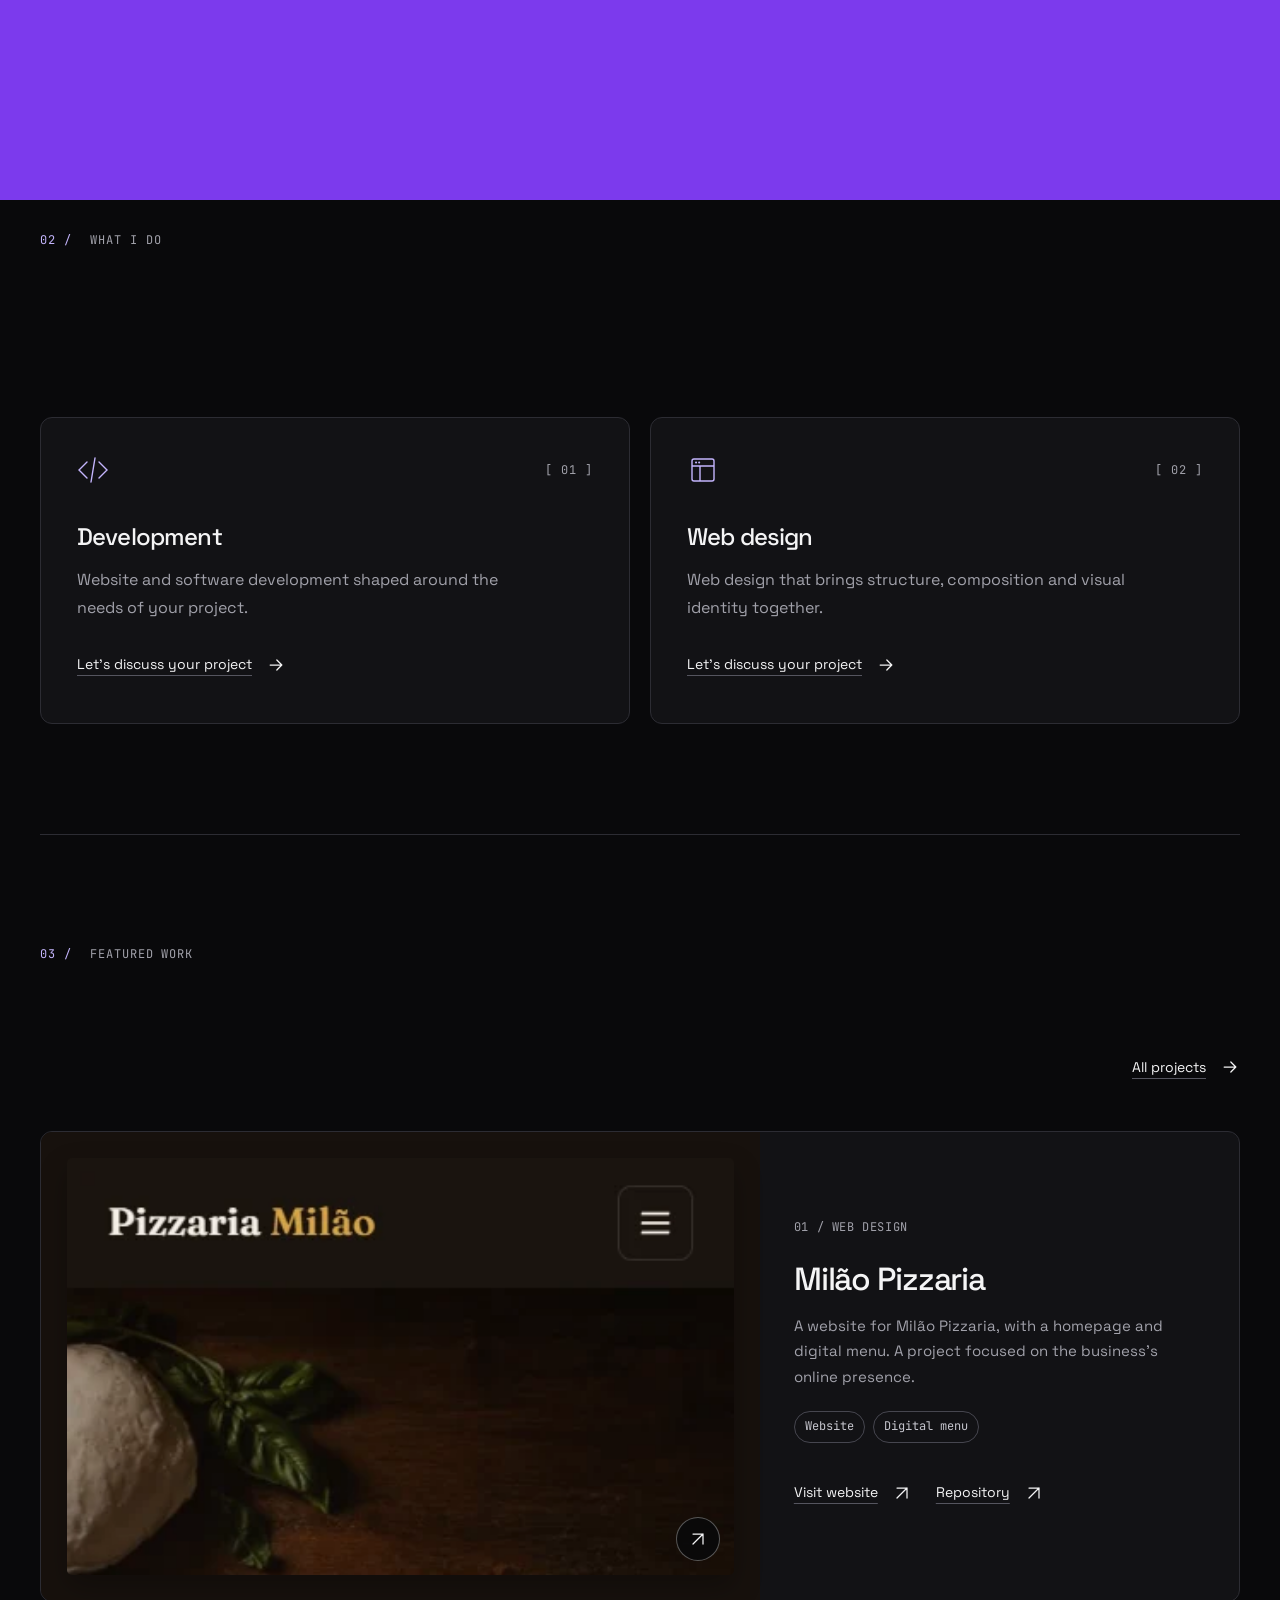
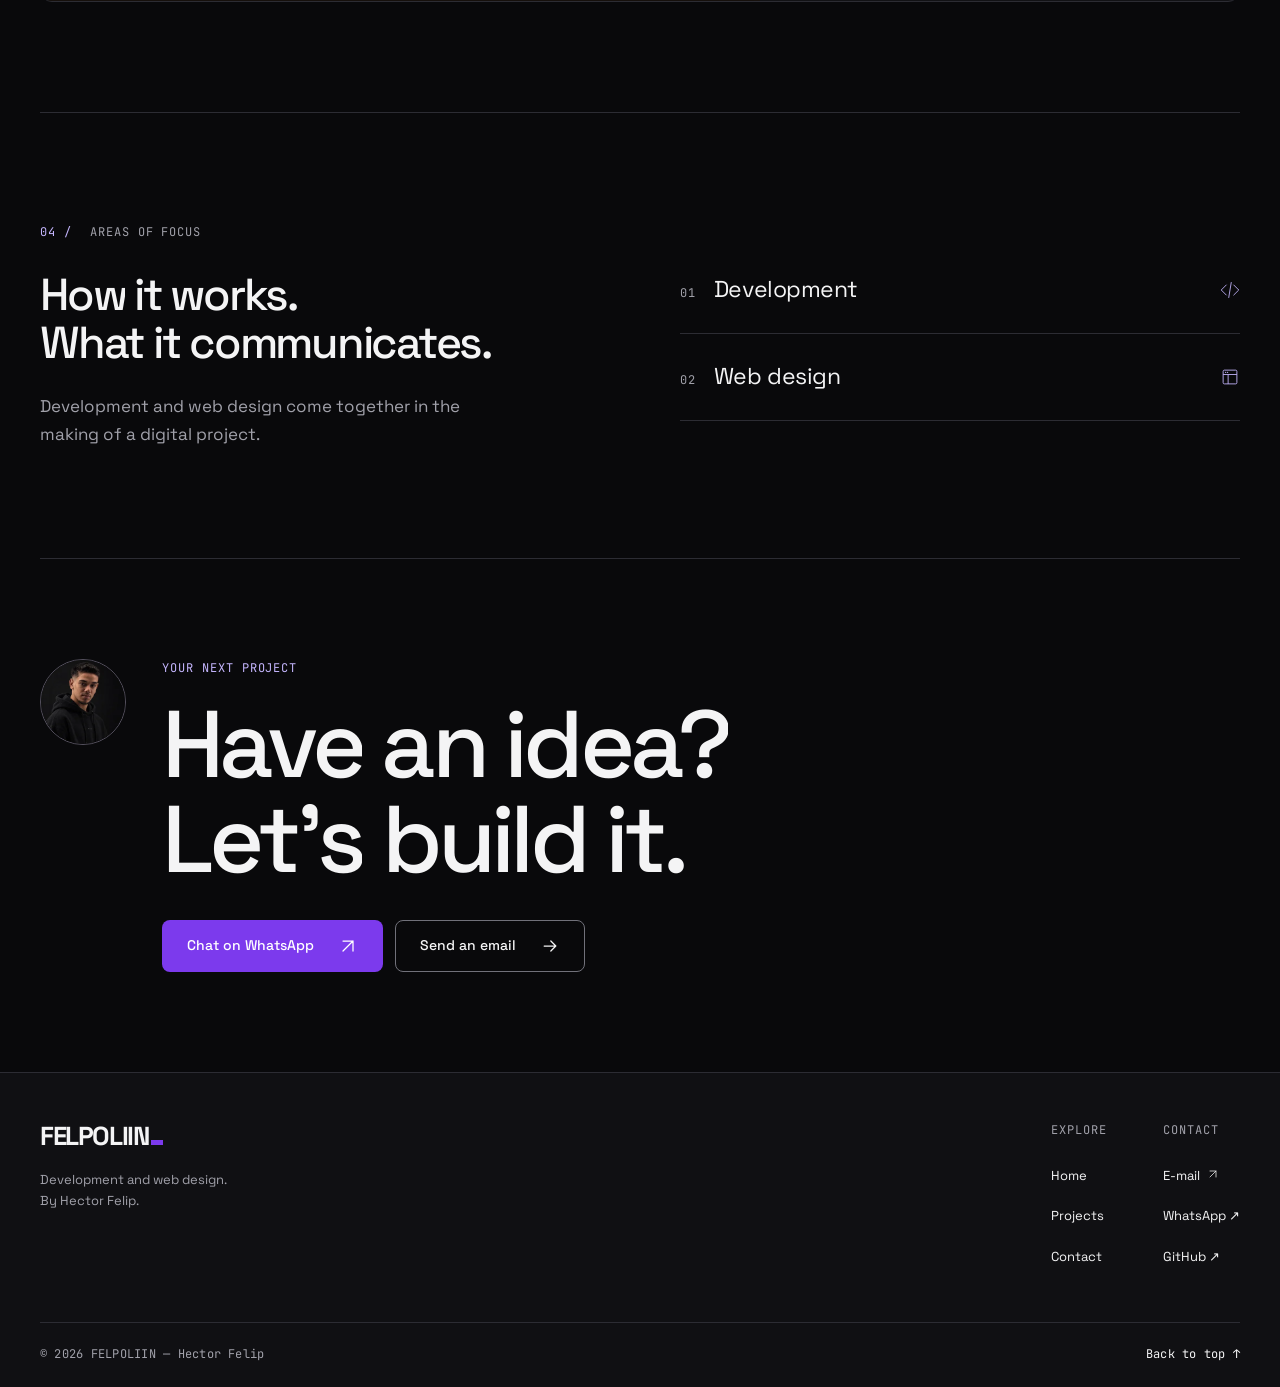
==== commit 4cca5086: "Aponta o projeto Milão Pizzaria para milao-kappa.vercel.app" ====
--- a/en/index.html
+++ b/en/index.html
@@ -31,8 +31,8 @@
  <section class="wrap section" id="sobre" aria-labelledby="about-title"><div class="about-grid"><div class="about-copy"><p class="section-kicker"><span class="index">01 /</span> ABOUT</p><h2 id="about-title">Two perspectives.<br>The same care.</h2><p>I'm Hector Felip. Through FELPOLIIN, I bring development and web design together to shape digital projects.</p><p>Have an idea in mind? Let's talk about what you want to build.</p><a class="text-link" href="contact.html">Let's talk<svg viewBox="0 0 24 24" fill="none" aria-hidden="true"><path d="M5 12h14m-6-6 6 6-6 6" stroke="currentColor" stroke-width="1.5" stroke-linecap="round" stroke-linejoin="round"/></svg></a></div><figure class="about-photo"><picture><source media="(max-width:639px)" srcset="../imagens-site/home-sobre-mobile.webp" width="640" height="480"><img src="../imagens-site/home-sobre-desktop.webp" alt="Hector Felip in an editorial workspace composition" width="1200" height="900" loading="lazy" decoding="async"></picture><figcaption><span>HECTOR FELIP / FELPOLIIN</span><span>CODE + DESIGN</span></figcaption></figure></div></section>
  <section class="wrap section" id="servicos" aria-labelledby="services-title"><p class="section-kicker"><span class="index">02 /</span> WHAT I DO</p><div class="section-top"><h2 id="services-title">From an idea to<br>a digital experience.</h2></div><div class="service-grid"><article class="service-card"><div class="service-head"><span class="service-icon"><svg viewBox="0 0 32 32" fill="none" aria-hidden="true"><path d="m10 8-8 8 8 8m12-16 8 8-8 8m-4-20-4 24" stroke="currentColor" stroke-width="1.4" stroke-linecap="round"/></svg></span><span class="mono service-number">[ 01 ]</span></div><h3>Development</h3><p>Website and software development shaped around the needs of your project.</p><a class="text-link" href="contact.html">Let's discuss your project<svg viewBox="0 0 24 24" fill="none" aria-hidden="true"><path d="M5 12h14m-6-6 6 6-6 6" stroke="currentColor" stroke-width="1.5" stroke-linecap="round" stroke-linejoin="round"/></svg></a></article><article class="service-card"><div class="service-head"><span class="service-icon"><svg viewBox="0 0 32 32" fill="none" aria-hidden="true"><rect x="5" y="5" width="22" height="22" rx="2" stroke="currentColor" stroke-width="1.4"/><path d="M5 12h22M13 12v15" stroke="currentColor" stroke-width="1.4"/><path d="M9 8.5h.1m3 0h.1" stroke="currentColor" stroke-width="2" stroke-linecap="round"/></svg></span><span class="mono service-number">[ 02 ]</span></div><h3>Web design</h3><p>Web design that brings structure, composition and visual identity together.</p><a class="text-link" href="contact.html">Let's discuss your project<svg viewBox="0 0 24 24" fill="none" aria-hidden="true"><path d="M5 12h14m-6-6 6 6-6 6" stroke="currentColor" stroke-width="1.5" stroke-linecap="round" stroke-linejoin="round"/></svg></a></article></div></section>
  <section class="wrap section" id="projetos" aria-labelledby="selected-title"><p class="section-kicker"><span class="index">03 /</span> FEATURED WORK</p><div class="section-top"><h2 id="selected-title">One project.<br>Many decisions.</h2><a class="text-link" href="projects.html">All projects<svg viewBox="0 0 24 24" fill="none" aria-hidden="true"><path d="M5 12h14m-6-6 6 6-6 6" stroke="currentColor" stroke-width="1.5" stroke-linecap="round" stroke-linejoin="round"/></svg></a></div><article class="project-feature" data-category="web-design">
- <a class="project-visual" href="https://hectorfelip.github.io/" target="_blank" rel="noopener noreferrer" aria-label="Visit website — Milão Pizzaria"><picture><source media="(max-width:639px)" srcset="../imagens-site/milao-home-mobile.webp" width="390" height="720"><img src="../imagens-site/milao-home-desktop.webp" alt="Milão Pizzaria website homepage" width="1440" height="900" loading="lazy" decoding="async"></picture><span class="project-open"><svg viewBox="0 0 24 24" fill="none" aria-hidden="true"><path d="M6 18 18 6M6 6h12v12" stroke="currentColor" stroke-width="1.5" stroke-linecap="round" stroke-linejoin="round"/></svg></span></a>
- <div class="project-body"><span class="project-overline">01 / WEB DESIGN</span><h3>Milão Pizzaria</h3><p>A website for Milão Pizzaria, with a homepage and digital menu. A project focused on the business's online presence.</p><div class="pills"><span class="pill">Website</span><span class="pill">Digital menu</span></div><div class="project-links"><a class="text-link" href="https://hectorfelip.github.io/" target="_blank" rel="noopener noreferrer">Visit website<svg viewBox="0 0 24 24" fill="none" aria-hidden="true"><path d="M6 18 18 6M6 6h12v12" stroke="currentColor" stroke-width="1.5" stroke-linecap="round" stroke-linejoin="round"/></svg></a><a class="text-link" href="https://github.com/hectorfelip/hectorfelip.github.io" target="_blank" rel="noopener noreferrer">Repository<svg viewBox="0 0 24 24" fill="none" aria-hidden="true"><path d="M6 18 18 6M6 6h12v12" stroke="currentColor" stroke-width="1.5" stroke-linecap="round" stroke-linejoin="round"/></svg></a></div></div></article></section>
+ <a class="project-visual" href="https://milao-kappa.vercel.app/" target="_blank" rel="noopener noreferrer" aria-label="Visit website — Milão Pizzaria"><picture><source media="(max-width:639px)" srcset="../imagens-site/milao-home-mobile.webp" width="390" height="720"><img src="../imagens-site/milao-home-desktop.webp" alt="Milão Pizzaria website homepage" width="1440" height="900" loading="lazy" decoding="async"></picture><span class="project-open"><svg viewBox="0 0 24 24" fill="none" aria-hidden="true"><path d="M6 18 18 6M6 6h12v12" stroke="currentColor" stroke-width="1.5" stroke-linecap="round" stroke-linejoin="round"/></svg></span></a>
+ <div class="project-body"><span class="project-overline">01 / WEB DESIGN</span><h3>Milão Pizzaria</h3><p>A website for Milão Pizzaria, with a homepage and digital menu. A project focused on the business's online presence.</p><div class="pills"><span class="pill">Website</span><span class="pill">Digital menu</span></div><div class="project-links"><a class="text-link" href="https://milao-kappa.vercel.app/" target="_blank" rel="noopener noreferrer">Visit website<svg viewBox="0 0 24 24" fill="none" aria-hidden="true"><path d="M6 18 18 6M6 6h12v12" stroke="currentColor" stroke-width="1.5" stroke-linecap="round" stroke-linejoin="round"/></svg></a><a class="text-link" href="https://github.com/hectorfelip/hectorfelip.github.io" target="_blank" rel="noopener noreferrer">Repository<svg viewBox="0 0 24 24" fill="none" aria-hidden="true"><path d="M6 18 18 6M6 6h12v12" stroke="currentColor" stroke-width="1.5" stroke-linecap="round" stroke-linejoin="round"/></svg></a></div></div></article></section>
  <section class="wrap section" aria-labelledby="skills-title"><p class="section-kicker"><span class="index">04 /</span> AREAS OF FOCUS</p><div class="skills-layout"><div><h2 id="skills-title">How it works.<br>What it communicates.</h2><p>Development and web design come together in the making of a digital project.</p></div><div><div class="skill-row"><div><span class="index">01</span><strong>Development</strong></div><svg viewBox="0 0 32 32" fill="none" aria-hidden="true"><path d="m10 8-8 8 8 8m12-16 8 8-8 8m-4-20-4 24" stroke="currentColor" stroke-width="1.4" stroke-linecap="round"/></svg></div><div class="skill-row"><div><span class="index">02</span><strong>Web design</strong></div><svg viewBox="0 0 32 32" fill="none" aria-hidden="true"><rect x="5" y="5" width="22" height="22" rx="2" stroke="currentColor" stroke-width="1.4"/><path d="M5 12h22M13 12v15" stroke="currentColor" stroke-width="1.4"/><path d="M9 8.5h.1m3 0h.1" stroke="currentColor" stroke-width="2" stroke-linecap="round"/></svg></div></div></div></section><section class="wrap contact-banner" aria-labelledby="cta-title"><img src="../imagens-site/hector-avatar-contato.webp" alt="" width="256" height="320" loading="lazy" decoding="async" class="avatar"><div><p class="eyebrow">YOUR NEXT PROJECT</p><h2 id="cta-title">Have an idea?<br>Let's build it.</h2><div class="contact-actions"><a class="button button-primary" href="https://wa.me/5562999520746" target="_blank" rel="noopener noreferrer">Chat on WhatsApp<svg viewBox="0 0 24 24" fill="none" aria-hidden="true"><path d="M6 18 18 6M6 6h12v12" stroke="currentColor" stroke-width="1.5" stroke-linecap="round" stroke-linejoin="round"/></svg></a><a class="button button-secondary" href="mailto:felpollin.dev@gmail.com">Send an email<svg viewBox="0 0 24 24" fill="none" aria-hidden="true"><path d="M5 12h14m-6-6 6 6-6 6" stroke="currentColor" stroke-width="1.5" stroke-linecap="round" stroke-linejoin="round"/></svg></a></div></div></section>
 </main>
 <footer class="site-footer"><div class="wrap footer-main"><div class="footer-brand"><a href="index.html" aria-label="FELPOLIIN — Home"><span class="brand">FELPOLIIN<span class="brand-mark" aria-hidden="true"></span></span></a><p>Development and web design.<br>By Hector Felip.</p></div><div class="footer-nav"><nav class="footer-nav-group" aria-label="EXPLORE"><span class="eyebrow">EXPLORE</span><a href="index.html">Home</a><a href="projects.html">Projects</a><a href="contact.html">Contact</a></nav><div class="footer-nav-group"><span class="eyebrow">CONTACT</span><a href="mailto:felpollin.dev@gmail.com">E-mail <svg style="display:inline-block;width:12px;height:12px;margin-left:4px" viewBox="0 0 24 24" fill="none" aria-hidden="true"><path d="M6 18 18 6M6 6h12v12" stroke="currentColor" stroke-width="1.5" stroke-linecap="round" stroke-linejoin="round"/></svg></a><a href="https://wa.me/5562999520746" target="_blank" rel="noopener noreferrer">WhatsApp ↗</a><a href="https://github.com/hectorfelip" target="_blank" rel="noopener noreferrer">GitHub ↗</a></div></div></div><div class="wrap footer-bottom"><span>© 2026 FELPOLIIN — Hector Felip</span><a href="#top">Back to top ↑</a></div></footer>
